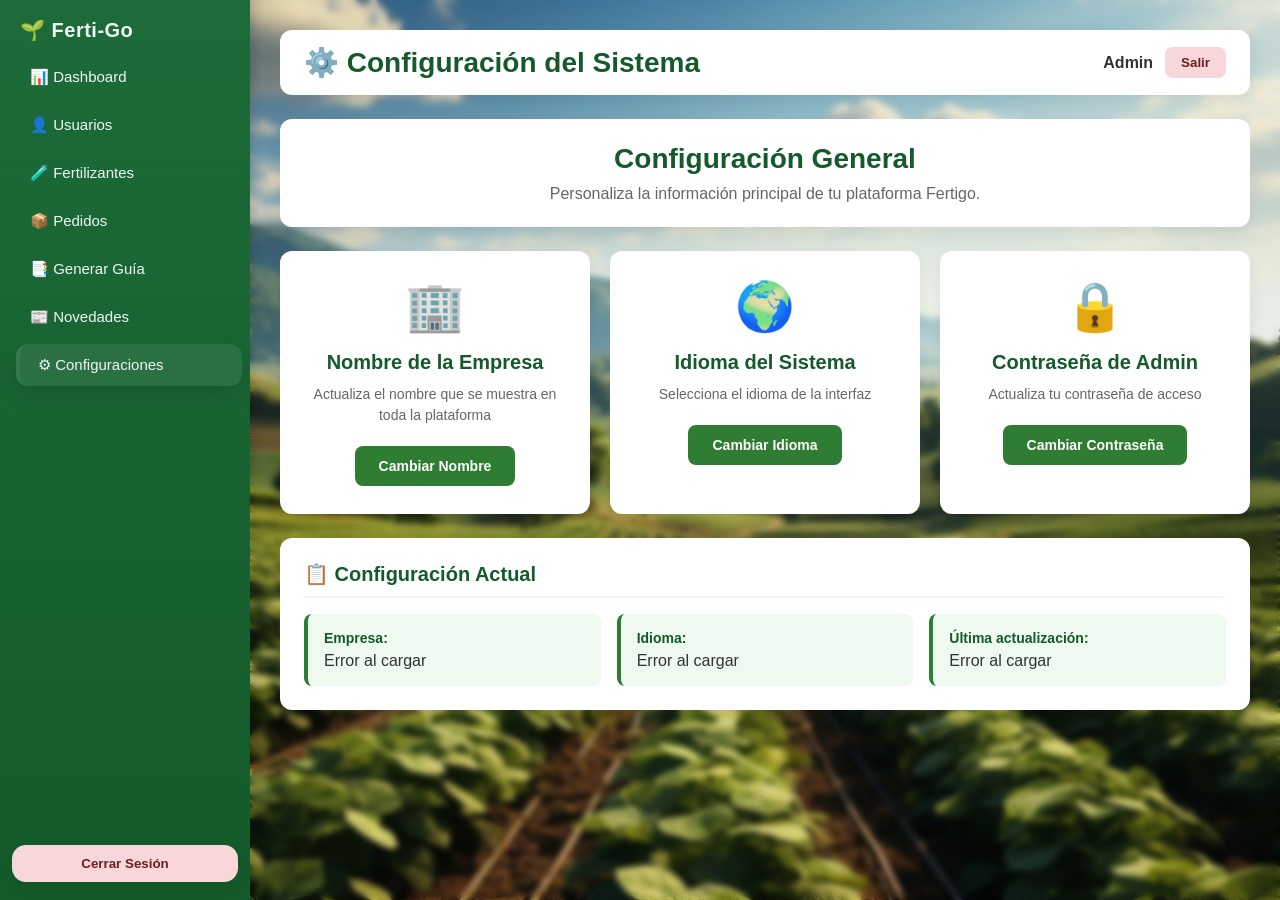
==== src/main/resources/static/config/config.html @ 48983d4b "Ajustes de filtrado" ====
<!DOCTYPE html>
<html lang="es">
<head>
  <meta charset="UTF-8">
  <meta name="viewport" content="width=device-width, initial-scale=1.0">
  <title>Configuración - Fertigo</title>
  <link rel="stylesheet" href="configuracion.css">
</head>
<body>
  <!-- Sidebar -->
  <aside class="sidebar">
    <div class="logo"><h2>🌱 Ferti-Go</h2></div>
    <nav class="menu">
      <a href="dashboard.html">📊 Dashboard</a>
      <a href="../usuarios/usuarios.html">👤 Usuarios</a>
      <a href="../fertilizantes/fertilizantes.html">🧪 Fertilizantes</a>
      <a href="../pedidos/pedidos.html">📦 Pedidos</a>
      <a href="../guias/guias.html">📑 Generar Guía</a>
      <a href="../novedades/novedades.html">📰 Novedades</a>
      <a href="../config/config.html" class="active">⚙ Configuraciones</a>
    </nav>
    <button class="logout" onclick="cerrarSesion()">Cerrar Sesión</button>
  </aside>

  <!-- Main Content -->
  <main class="main-content">
    <!-- Top Bar -->
    <div class="top-bar">
      <h1>⚙️ Configuración del Sistema</h1>
      <div class="user-info">
        <span id="nombreUsuario">Admin</span>
        <button onclick="cerrarSesion()">Salir</button>
      </div>
    </div>

    <!-- Descripción -->
    <div class="config-intro">
      <h2>Configuración General</h2>
      <p class="config-description">
        Personaliza la información principal de tu plataforma Fertigo.
      </p>
    </div>

    <!-- Cards de configuración -->
    <div class="config-cards">
      <!-- Card 1: Nombre Empresa -->
      <div class="config-card">
        <div class="config-card-icon">🏢</div>
        <h3>Nombre de la Empresa</h3>
        <p>Actualiza el nombre que se muestra en toda la plataforma</p>
        <button class="btn-config" onclick="openModal('empresaModal')">
          Cambiar Nombre
        </button>
      </div>

      <!-- Card 2: Idioma -->
      <div class="config-card">
        <div class="config-card-icon">🌍</div>
        <h3>Idioma del Sistema</h3>
        <p>Selecciona el idioma de la interfaz</p>
        <button class="btn-config" onclick="openModal('idiomaModal')">
          Cambiar Idioma
        </button>
      </div>

      <!-- Card 3: Contraseña -->
      <div class="config-card">
        <div class="config-card-icon">🔒</div>
        <h3>Contraseña de Admin</h3>
        <p>Actualiza tu contraseña de acceso</p>
        <button class="btn-config" onclick="openModal('contrasenaModal')">
          Cambiar Contraseña
        </button>
      </div>
    </div>

    <!-- Información actual -->
    <div class="config-info">
      <h3>📋 Configuración Actual</h3>
      <div class="info-grid">
        <div class="info-item">
          <strong>Empresa:</strong>
          <span id="empresaActual">Cargando...</span>
        </div>
        <div class="info-item">
          <strong>Idioma:</strong>
          <span id="idiomaActual">Cargando...</span>
        </div>
        <div class="info-item">
          <strong>Última actualización:</strong>
          <span id="ultimaActualizacion">Cargando...</span>
        </div>
      </div>
    </div>
  </main>

  <!-- MODAL: Cambiar Nombre Empresa -->
  <div id="empresaModal" class="modal">
    <div class="modal-content">
      <span class="cerrar" onclick="closeModal('empresaModal')">&times;</span>
      <h2>🏢 Cambiar Nombre de la Empresa</h2>
      <form onsubmit="event.preventDefault(); guardarEmpresa();">
        <div class="form-group full-width">
          <label for="empresaInput">Nuevo nombre de la empresa:</label>
          <input type="text" id="empresaInput" placeholder="Ej: Fertigo S.A.S." required>
        </div>
        <div class="modal-buttons">
          <button type="submit" class="btn-agregar">Guardar Cambios</button>
        </div>
      </form>
    </div>
  </div>

  <!-- MODAL: Cambiar Idioma -->
  <div id="idiomaModal" class="modal">
    <div class="modal-content">
      <span class="cerrar" onclick="closeModal('idiomaModal')">&times;</span>
      <h2>🌍 Cambiar Idioma del Sistema</h2>
      <form onsubmit="event.preventDefault(); guardarIdioma();">
        <div class="form-group full-width">
          <label for="idiomaSelect">Seleccionar idioma:</label>
          <select id="idiomaSelect" required>
            <option value="es">Español</option>
            <option value="en">English</option>
            <option value="pt">Português</option>
          </select>
        </div>
        <div class="modal-buttons">
          <button type="submit" class="btn-agregar">Guardar Cambios</button>
        </div>
      </form>
    </div>
  </div>

  <!-- MODAL: Cambiar Contraseña -->
  <div id="contrasenaModal" class="modal">
    <div class="modal-content">
      <span class="cerrar" onclick="closeModal('contrasenaModal')">&times;</span>
      <h2>🔒 Cambiar Contraseña</h2>
      <form onsubmit="event.preventDefault(); guardarContrasena();">
        <div class="form-group full-width">
          <label for="oldPassword">Contraseña actual:</label>
          <input type="password" id="oldPassword" placeholder="Ingresa tu contraseña actual" required>
        </div>
        <div class="form-group full-width">
          <label for="newPassword">Nueva contraseña:</label>
          <input type="password" id="newPassword" placeholder="Ingresa la nueva contraseña" required minlength="6">
        </div>
        <div class="form-group full-width">
          <label for="confirmPassword">Confirmar nueva contraseña:</label>
          <input type="password" id="confirmPassword" placeholder="Confirma la nueva contraseña" required minlength="6">
        </div>
        <div class="modal-buttons">
          <button type="submit" class="btn-agregar">Cambiar Contraseña</button>
        </div>
      </form>
    </div>
  </div>

  <!-- Mensaje flotante -->
  <div id="mensaje" class="mensaje-flotante"></div>

  <script src="configuracion.js"></script>
  <script src="../i18n.js"></script>
  <script defer src="configuracion.js"></script>
</body>
</html>
---- src/main/resources/static/config/configuracion.css ----
@import url('../dashboard/dashboard.css');

/* === CONFIGURACIÓN INTRO === */
.config-intro {
  background: var(--blanco);
  padding: 24px;
  border-radius: 12px;
  box-shadow: 0 6px 18px rgba(0,0,0,0.06);
  margin-bottom: 24px;
  text-align: center;
}

.config-intro h2 {
  color: var(--verde-oscuro);
  margin-bottom: 10px;
  font-size: 28px;
}

.config-description {
  color: #666;
  font-size: 16px;
  margin: 0;
}

/* === CARDS DE CONFIGURACIÓN === */
.config-cards {
  display: grid;
  grid-template-columns: repeat(auto-fit, minmax(280px, 1fr));
  gap: 20px;
  margin-bottom: 24px;
}

.config-card {
  background: var(--blanco);
  padding: 28px 24px;
  border-radius: 12px;
  box-shadow: 0 6px 18px rgba(0,0,0,0.06);
  text-align: center;
  transition: transform 0.18s ease, box-shadow 0.18s ease;
}

.config-card:hover {
  transform: translateY(-6px);
  box-shadow: 0 12px 28px rgba(0,0,0,0.10);
}

.config-card-icon {
  font-size: 48px;
  margin-bottom: 16px;
}

.config-card h3 {
  color: var(--verde-oscuro);
  font-size: 20px;
  margin-bottom: 10px;
  font-weight: 700;
}

.config-card p {
  color: #666;
  font-size: 14px;
  margin-bottom: 20px;
  line-height: 1.5;
}

.btn-config {
  background: var(--verde-texto);
  color: white;
  border: none;
  padding: 12px 24px;
  border-radius: 8px;
  cursor: pointer;
  font-weight: bold;
  font-size: 14px;
  transition: all 0.18s ease;
}

.btn-config:hover {
  background: var(--verde-claro);
  transform: translateY(-2px);
  box-shadow: 0 6px 16px rgba(0,0,0,0.12);
}

/* === INFORMACIÓN ACTUAL === */
.config-info {
  background: var(--blanco);
  padding: 24px;
  border-radius: 12px;
  box-shadow: 0 6px 18px rgba(0,0,0,0.06);
}

.config-info h3 {
  color: var(--verde-oscuro);
  margin-bottom: 16px;
  font-size: 20px;
  font-weight: 700;
  border-bottom: 2px solid var(--gris-claro);
  padding-bottom: 10px;
}

.info-grid {
  display: grid;
  grid-template-columns: repeat(auto-fit, minmax(250px, 1fr));
  gap: 16px;
}

.info-item {
  background: var(--gris-claro);
  padding: 16px;
  border-radius: 8px;
  border-left: 4px solid var(--verde-texto);
  transition: transform 0.18s ease;
}

.info-item:hover {
  transform: translateX(4px);
}

.info-item strong {
  display: block;
  color: var(--verde-oscuro);
  margin-bottom: 6px;
  font-size: 14px;
}

.info-item span {
  color: #333;
  font-size: 16px;
}

/* === MODAL === */
.modal {
  display: none;
  position: fixed;
  z-index: 2000;
  top: 0; 
  left: 0;
  width: 100%; 
  height: 100%;
  background: rgba(0, 0, 0, 0.55);
  backdrop-filter: blur(3px);
  justify-content: center;
  align-items: center;
}

.modal-content {
  background: var(--blanco);
  padding: 28px 32px;
  border-radius: 16px;
  width: 460px;
  max-width: 95%;
  position: relative;
  box-shadow: 0 10px 30px rgba(0,0,0,0.25);
  animation: slideDown 0.3s ease;
}

@keyframes slideDown {
  from {
    opacity: 0;
    transform: translateY(-30px);
  }
  to {
    opacity: 1;
    transform: translateY(0);
  }
}

.modal-content h2 {
  margin-bottom: 20px;
  font-size: 22px;
  font-weight: 700;
  color: var(--verde-oscuro);
  text-align: center;
  border-bottom: 2px solid var(--gris-claro);
  padding-bottom: 12px;
}

.cerrar {
  position: absolute;
  top: 12px; 
  right: 16px;
  font-size: 28px;
  cursor: pointer;
  color: #888;
  transition: color 0.3s ease;
}

.cerrar:hover { 
  color: var(--verde-oscuro); 
}

/* === FORMULARIOS === */
.form-group { 
  display: flex; 
  flex-direction: column; 
  margin-bottom: 18px;
}

.form-group label {
  font-weight: bold;
  margin-bottom: 8px;
  color: #333;
  font-size: 14px;
}

.form-group input,
.form-group select {
  padding: 10px 12px;
  border: 1px solid #ccc;
  border-radius: 8px;
  font-size: 14px;
  background: #f9f9f9;
  transition: border 0.3s ease, background 0.3s ease;
}

.form-group input:focus,
.form-group select:focus {
  outline: none;
  border-color: var(--verde-texto);
  background: white;
  box-shadow: 0 0 0 3px rgba(46, 125, 50, 0.1);
}

.full-width { 
  width: 100%;
}

.modal-buttons { 
  display: flex; 
  justify-content: center; 
  margin-top: 24px;
}

.btn-agregar {
  background: var(--verde-texto);
  color: white;
  border: none;
  padding: 12px 28px;
  border-radius: 8px;
  cursor: pointer;
  font-weight: bold;
  font-size: 15px;
  transition: all 0.18s ease;
}

.btn-agregar:hover {
  background: var(--verde-claro);
  transform: translateY(-2px);
  box-shadow: 0 6px 16px rgba(0,0,0,0.12);
}

/* === MENSAJE FLOTANTE === */
.mensaje-flotante {
  display: none;
  position: fixed;
  top: 20px;
  right: 20px;
  padding: 16px 24px;
  border-radius: 10px;
  color: white;
  font-weight: bold;
  z-index: 3000;
  animation: slideInRight 0.4s ease;
  box-shadow: 0 4px 15px rgba(0,0,0,0.3);
}

@keyframes slideInRight {
  from {
    opacity: 0;
    transform: translateX(100px);
  }
  to {
    opacity: 1;
    transform: translateX(0);
  }
}

.mensaje-flotante.exito {
  background: var(--verde-texto);
}

.mensaje-flotante.error {
  background: #b71c1c;
}

/* === TOP BAR === */
.top-bar {
  display: flex;
  justify-content: space-between;
  align-items: center;
  margin-bottom: 24px;
  background: var(--blanco);
  padding: 16px 24px;
  border-radius: 12px;
  box-shadow: 0 6px 18px rgba(0,0,0,0.06);
}

.top-bar h1 {
  font-size: 28px;
  color: var(--verde-oscuro);
  margin: 0;
}

.user-info {
  display: flex;
  align-items: center;
  gap: 12px;
}

.user-info span {
  color: var(--gris-texto);
  font-weight: 600;
}

.user-info button {
  background: var(--rojo-suave);
  color: #6b1f1f;
  border: none;
  padding: 8px 16px;
  border-radius: 8px;
  cursor: pointer;
  font-weight: 600;
  transition: all 0.18s ease;
}

.user-info button:hover {
  background: #f5c6c6;
  transform: translateY(-2px);
  box-shadow: 0 6px 16px rgba(0,0,0,0.08);
}

/* === RESPONSIVE === */
@media (max-width: 768px) {
  .config-cards {
    grid-template-columns: 1fr;
  }
  
  .info-grid {
    grid-template-columns: 1fr;
  }
  
  .modal-content {
    width: 90%;
    padding: 20px;
  }

  .top-bar {
    flex-direction: column;
    gap: 12px;
    text-align: center;
  }
}
/* === AJUSTE DEL LOGO EN EL SIDEBAR === */


.sidebar .logo h2 {
  font-size: 20px;          /* antes era más grande */
  font-weight: 700;
  letter-spacing: 0.5px;
  margin: 0;
}

.sidebar .logo h2 span {
  font-weight: 600;
  font-size: 18px;
}
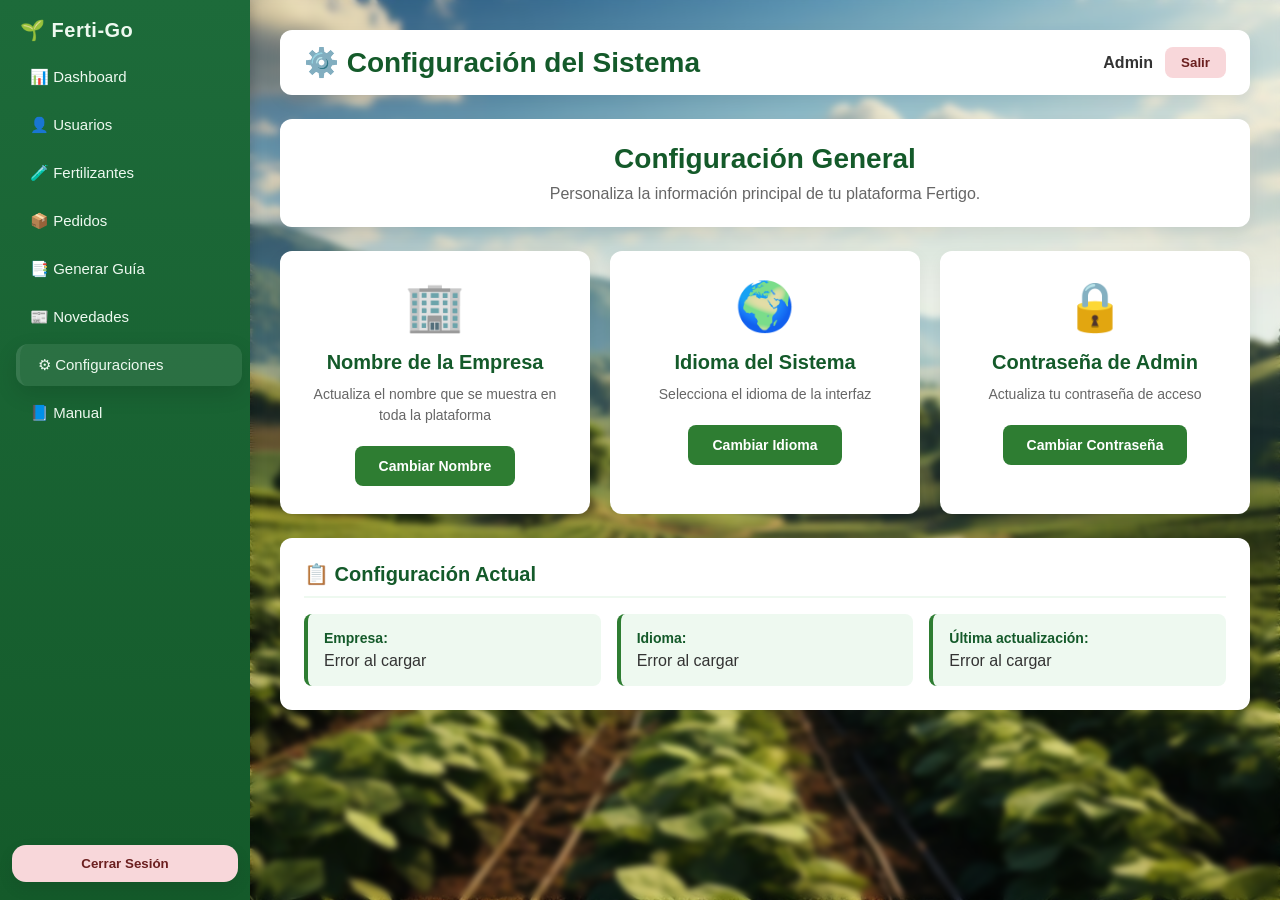
==== commit 34da91da: "Agrego parte de manuales" ====
--- a/src/main/resources/static/config/config.html
+++ b/src/main/resources/static/config/config.html
@@ -11,13 +11,14 @@
   <aside class="sidebar">
     <div class="logo"><h2>🌱 Ferti-Go</h2></div>
     <nav class="menu">
-      <a href="dashboard.html">📊 Dashboard</a>
+      <a href="../dashboard/dashboard.html">📊 Dashboard</a>
       <a href="../usuarios/usuarios.html">👤 Usuarios</a>
       <a href="../fertilizantes/fertilizantes.html">🧪 Fertilizantes</a>
       <a href="../pedidos/pedidos.html">📦 Pedidos</a>
       <a href="../guias/guias.html">📑 Generar Guía</a>
       <a href="../novedades/novedades.html">📰 Novedades</a>
       <a href="../config/config.html" class="active">⚙ Configuraciones</a>
+      <a href="../manual/manual.html">📘 Manual</a>
     </nav>
     <button class="logout" onclick="cerrarSesion()">Cerrar Sesión</button>
   </aside>
